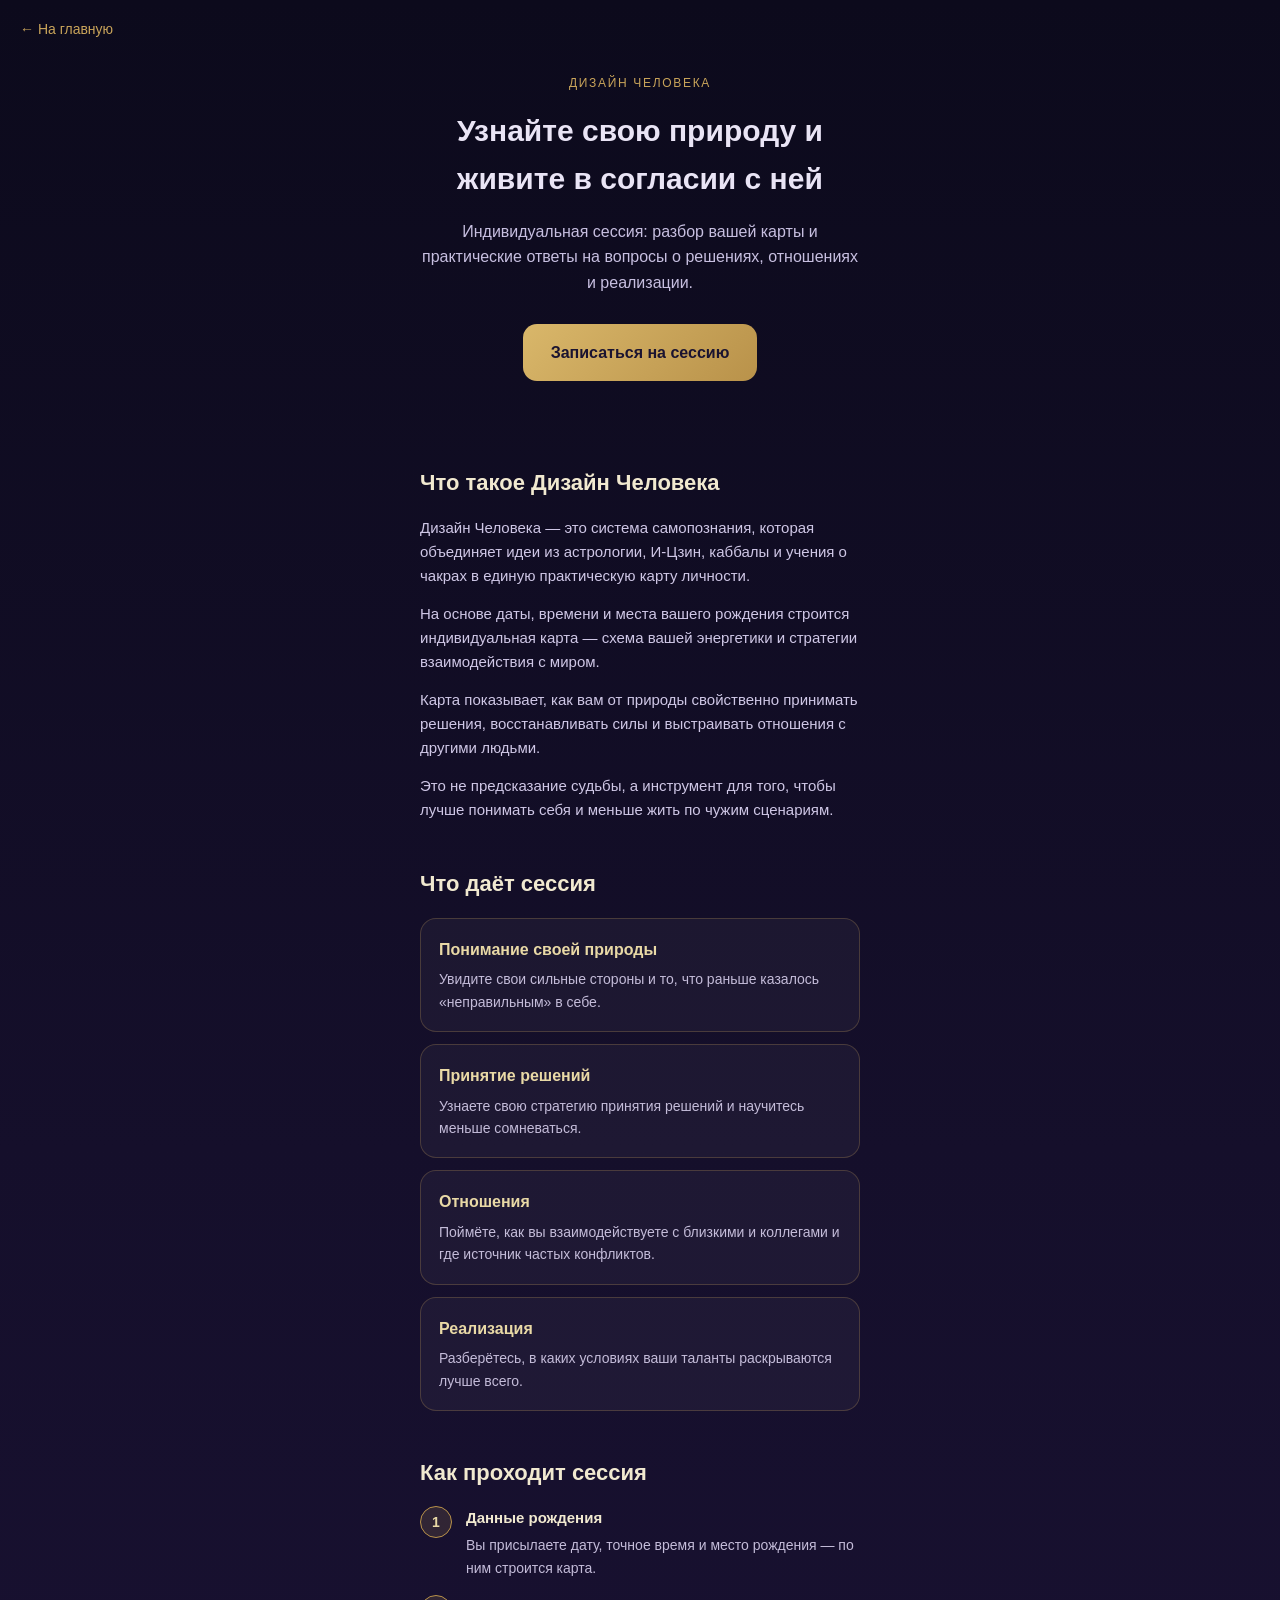
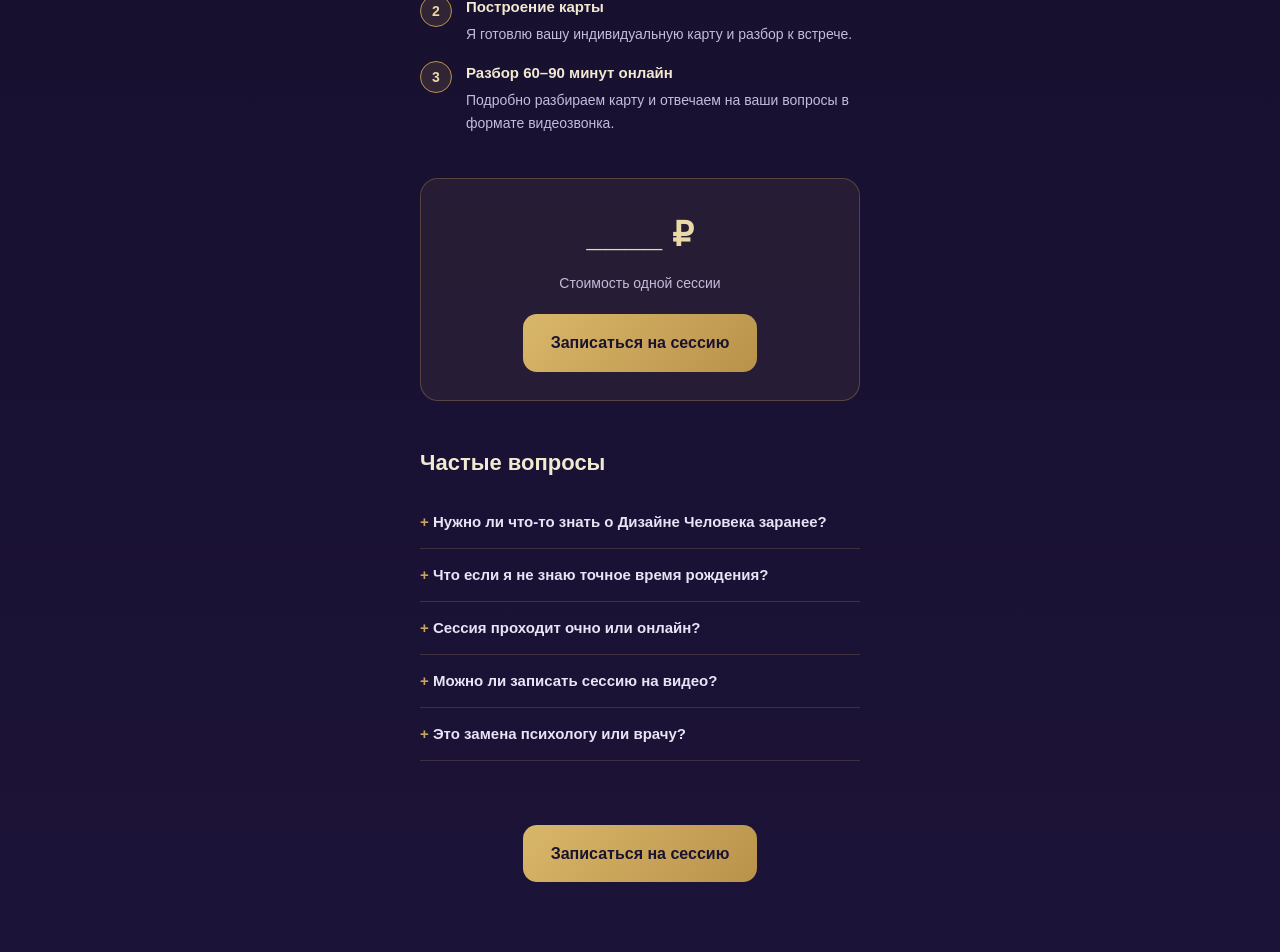
==== human-design.html @ 52501266 "Create human-design.html" ====
<!DOCTYPE html>
<html lang="ru">
<head>
<meta charset="UTF-8" />
<meta name="viewport" content="width=device-width, initial-scale=1.0" />
<title>Дизайн Человека — индивидуальные сессии</title>
<meta name="description" content="Индивидуальные сессии по Дизайну Человека: разбор карты, понимание своей природы, принятие решений, отношения и реализация." />
<script>
  // ===== Константы-ссылки и параметры (заглушки, заменить на реальные) =====
  const LINK_HOME    = './index.html';
  const LINK_BOOKING = 'https://t.me/username';
  const PRICE_TEXT   = '____ ₽';
</script>
<style>
  *{box-sizing:border-box;}
  html,body{margin:0;padding:0;}
  body{
    background:linear-gradient(180deg,#0c0a1c 0%, #150f2b 45%, #1c1338 100%);
    color:#e9e4f5;
    font-family:-apple-system,BlinkMacSystemFont,"Segoe UI",Roboto,Arial,sans-serif;
    line-height:1.6;
  }
  .container{max-width:480px;margin:0 auto;padding:0 20px 60px;}
  .topnav{padding:16px 20px;}
  .topnav a{color:#c9a45a;text-decoration:none;font-size:14px;}
  .hero{text-align:center;padding:16px 0 40px;}
  .eyebrow{color:#c9a45a;letter-spacing:.14em;font-size:12px;text-transform:uppercase;margin-bottom:14px;}
  .hero h1{font-size:30px;margin:0 0 16px;font-weight:700;}
  .hero p{color:#c7bfe0;font-size:16px;margin:0 0 28px;}
  .btn-gold{
    display:inline-block;
    background:linear-gradient(135deg,#d9b76a,#b9924a);
    color:#1a1330;
    font-weight:700;
    padding:16px 28px;
    border-radius:14px;
    text-decoration:none;
    font-size:16px;
  }
  section{margin:44px 0;}
  h2{font-size:22px;margin:0 0 16px;color:#f1e9d0;font-weight:700;}
  .lead p{color:#cfc7e6;font-size:15px;margin:0 0 14px;}
  .grid{display:flex;flex-direction:column;gap:12px;}
  .gcard{
    background:rgba(255,255,255,.04);
    border:1px solid rgba(201,164,90,.25);
    border-radius:16px;
    padding:18px;
  }
  .gcard h3{margin:0 0 6px;font-size:16px;color:#e9d9a6;}
  .gcard p{margin:0;font-size:14px;color:#c4bcd9;}
  .steps{display:flex;flex-direction:column;gap:16px;}
  .step{display:flex;gap:14px;align-items:flex-start;}
  .step-num{
    flex-shrink:0;width:32px;height:32px;border-radius:50%;
    background:rgba(201,164,90,.15);border:1px solid #b9924a;
    color:#e9d9a6;display:flex;align-items:center;justify-content:center;font-weight:700;font-size:14px;
  }
  .step h3{margin:0 0 4px;font-size:15px;color:#f1e9d0;}
  .step p{margin:0;font-size:14px;color:#c4bcd9;}
  .price-box{
    text-align:center;
    background:rgba(201,164,90,.08);
    border:1px solid rgba(201,164,90,.3);
    border-radius:18px;
    padding:28px 20px;
  }
  .price-box .amount{font-size:34px;font-weight:700;color:#e9d9a6;margin-bottom:10px;}
  .price-box p{color:#c4bcd9;font-size:14px;margin:0 0 20px;}
  details{
    border-bottom:1px solid rgba(201,164,90,.2);
    padding:14px 0;
  }
  summary{cursor:pointer;font-size:15px;color:#e9e4f5;font-weight:600;list-style:none;}
  summary::-webkit-details-marker{display:none;}
  summary:before{content:"+ ";color:#c9a45a;}
  details[open] summary:before{content:"— ";}
  details p{color:#c4bcd9;font-size:14px;margin:10px 0 0;}
  .cta-final{text-align:center;padding:20px 0 10px;}
</style>
</head>
<body>
<div class="topnav"><a id="home-link" href="./index.html">← На главную</a></div>

<div class="container">
  <div class="hero">
    <div class="eyebrow">Дизайн Человека</div>
    <h1>Узнайте свою природу и живите в согласии с ней</h1>
    <p>Индивидуальная сессия: разбор вашей карты и практические ответы на вопросы о решениях, отношениях и реализации.</p>
    <a class="btn-gold" id="book-1" href="https://t.me/username">Записаться на сессию</a>
  </div>

  <section class="lead">
    <h2>Что такое Дизайн Человека</h2>
    <p>Дизайн Человека — это система самопознания, которая объединяет идеи из астрологии, И-Цзин, каббалы и учения о чакрах в единую практическую карту личности.</p>
    <p>На основе даты, времени и места вашего рождения строится индивидуальная карта — схема вашей энергетики и стратегии взаимодействия с миром.</p>
    <p>Карта показывает, как вам от природы свойственно принимать решения, восстанавливать силы и выстраивать отношения с другими людьми.</p>
    <p>Это не предсказание судьбы, а инструмент для того, чтобы лучше понимать себя и меньше жить по чужим сценариям.</p>
  </section>

  <section>
    <h2>Что даёт сессия</h2>
    <div class="grid">
      <div class="gcard"><h3>Понимание своей природы</h3><p>Увидите свои сильные стороны и то, что раньше казалось «неправильным» в себе.</p></div>
      <div class="gcard"><h3>Принятие решений</h3><p>Узнаете свою стратегию принятия решений и научитесь меньше сомневаться.</p></div>
      <div class="gcard"><h3>Отношения</h3><p>Поймёте, как вы взаимодействуете с близкими и коллегами и где источник частых конфликтов.</p></div>
      <div class="gcard"><h3>Реализация</h3><p>Разберётесь, в каких условиях ваши таланты раскрываются лучше всего.</p></div>
    </div>
  </section>

  <section>
    <h2>Как проходит сессия</h2>
    <div class="steps">
      <div class="step"><div class="step-num">1</div><div><h3>Данные рождения</h3><p>Вы присылаете дату, точное время и место рождения — по ним строится карта.</p></div></div>
      <div class="step"><div class="step-num">2</div><div><h3>Построение карты</h3><p>Я готовлю вашу индивидуальную карту и разбор к встрече.</p></div></div>
      <div class="step"><div class="step-num">3</div><div><h3>Разбор 60–90 минут онлайн</h3><p>Подробно разбираем карту и отвечаем на ваши вопросы в формате видеозвонка.</p></div></div>
    </div>
  </section>

  <section>
    <div class="price-box">
      <div class="amount" id="price">____ ₽</div>
      <p>Стоимость одной сессии</p>
      <a class="btn-gold" id="book-2" href="https://t.me/username">Записаться на сессию</a>
    </div>
  </section>

  <section>
    <h2>Частые вопросы</h2>
    <details>
      <summary>Нужно ли что-то знать о Дизайне Человека заранее?</summary>
      <p>Нет, никакой подготовки не требуется. Я всё объясню простыми словами прямо на сессии.</p>
    </details>
    <details>
      <summary>Что если я не знаю точное время рождения?</summary>
      <p>Постараемся уточнить его по свидетельству о рождении или другим документам. Точность важна для части карты.</p>
    </details>
    <details>
      <summary>Сессия проходит очно или онлайн?</summary>
      <p>Онлайн, видеозвонком, в удобном для вас мессенджере или сервисе связи.</p>
    </details>
    <details>
      <summary>Можно ли записать сессию на видео?</summary>
      <p>Да, по договорённости запись можно сделать, чтобы вернуться к разбору позже.</p>
    </details>
    <details>
      <summary>Это замена психологу или врачу?</summary>
      <p>Нет. Дизайн Человека — инструмент самопознания, а не медицинская или психологическая консультация.</p>
    </details>
  </section>

  <div class="cta-final">
    <a class="btn-gold" id="book-3" href="https://t.me/username">Записаться на сессию</a>
  </div>
</div>

<script>
  document.getElementById('home-link').href = LINK_HOME;
  document.getElementById('book-1').href = LINK_BOOKING;
  document.getElementById('book-2').href = LINK_BOOKING;
  document.getElementById('book-3').href = LINK_BOOKING;
  document.getElementById('price').textContent = PRICE_TEXT;
</script>
</body>
</html>
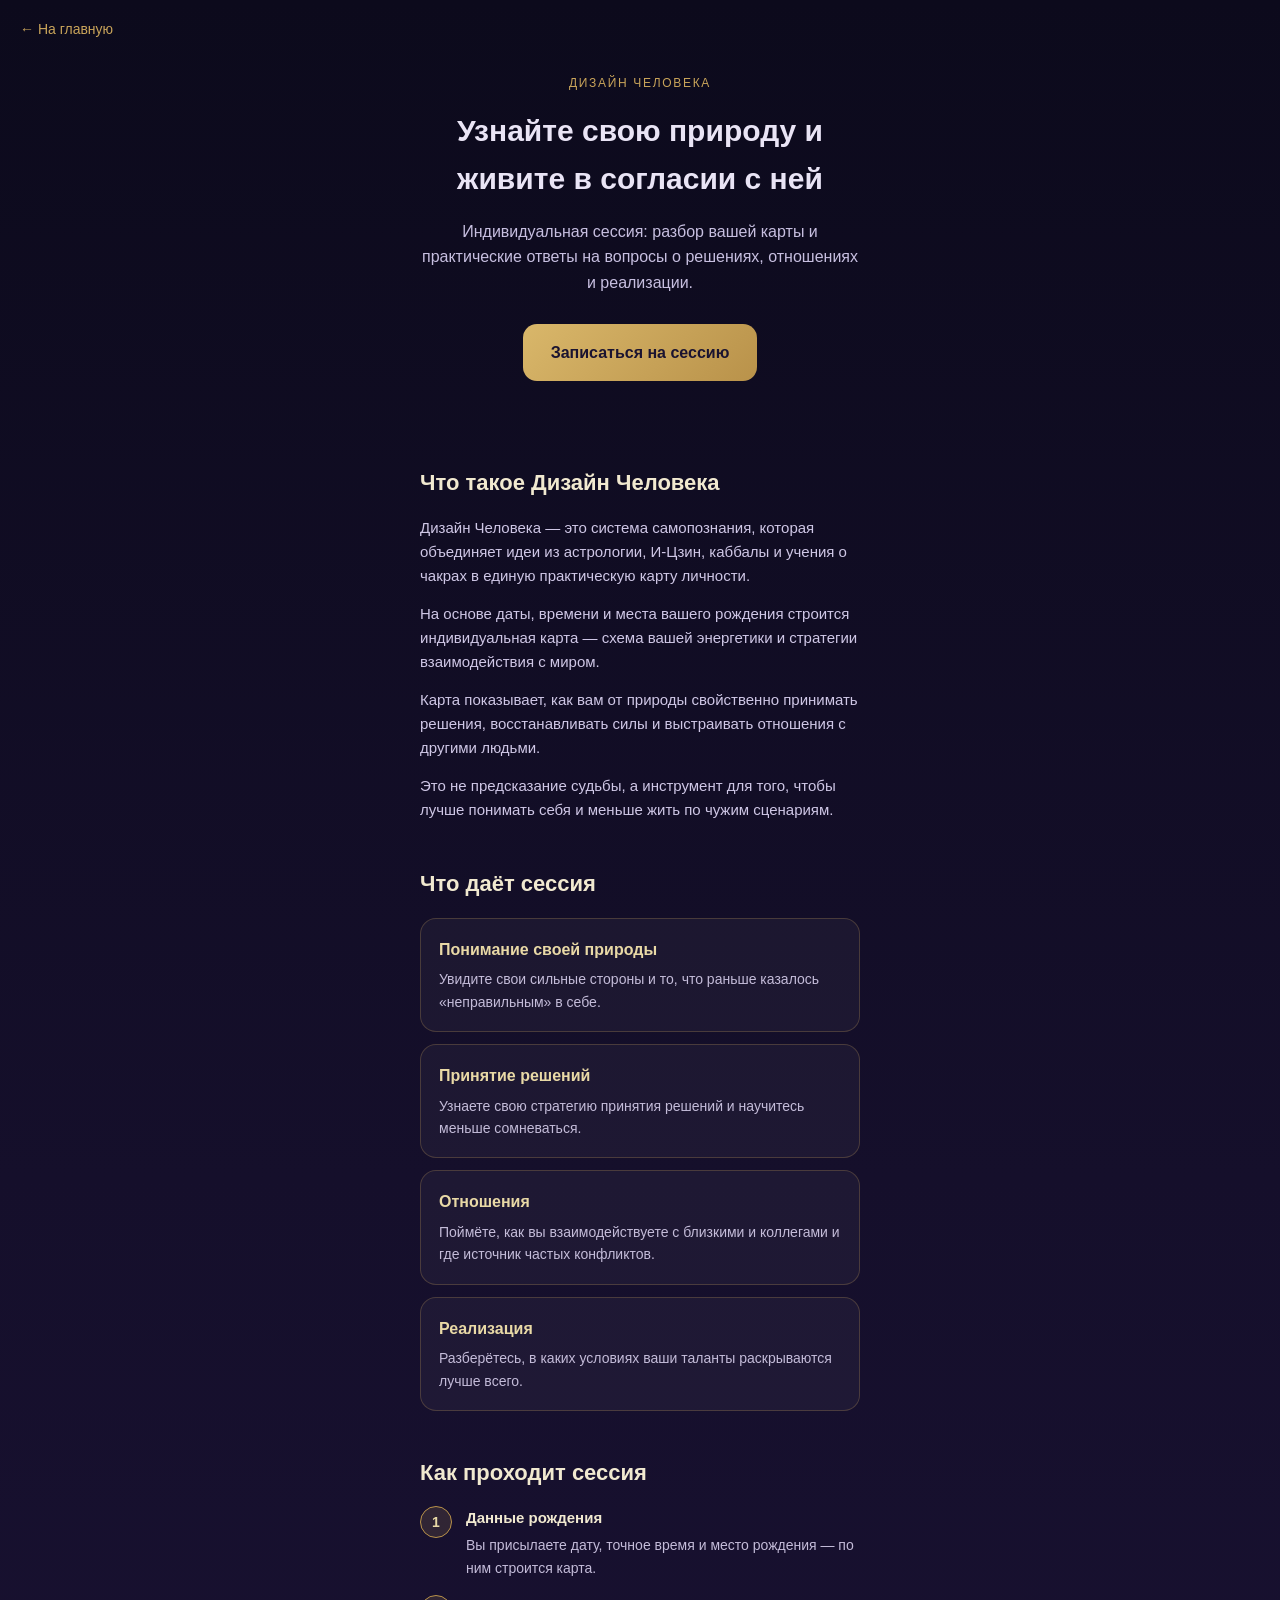
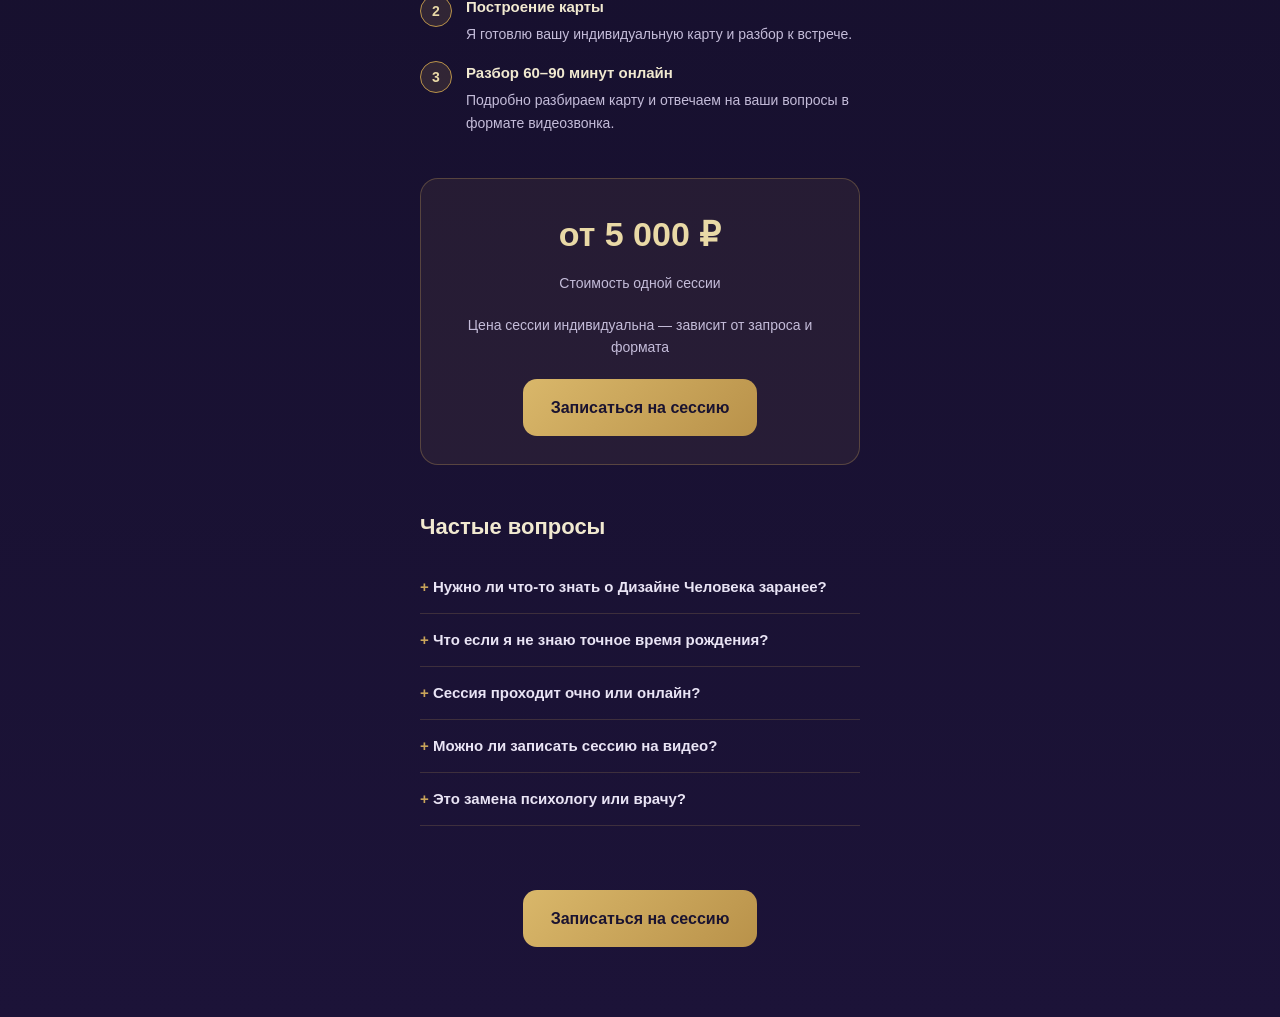
==== commit a924f938: "Human-design: session price" ====
--- a/human-design.html
+++ b/human-design.html
@@ -8,8 +8,8 @@
 <script>
   // ===== Константы-ссылки и параметры (заглушки, заменить на реальные) =====
   const LINK_HOME    = './index.html';
-  const LINK_BOOKING = 'https://t.me/username';
-  const PRICE_TEXT   = '____ ₽';
+  const LINK_BOOKING = 'https://t.me/Viedmagiya';
+  const PRICE_TEXT   = 'от 5 000 ₽';
 </script>
 <style>
   *{box-sizing:border-box;}
@@ -87,7 +87,7 @@
     <div class="eyebrow">Дизайн Человека</div>
     <h1>Узнайте свою природу и живите в согласии с ней</h1>
     <p>Индивидуальная сессия: разбор вашей карты и практические ответы на вопросы о решениях, отношениях и реализации.</p>
-    <a class="btn-gold" id="book-1" href="https://t.me/username">Записаться на сессию</a>
+    <a class="btn-gold" id="book-1" href="https://t.me/Viedmagiya">Записаться на сессию</a>
   </div>
 
   <section class="lead">
@@ -119,9 +119,9 @@
 
   <section>
     <div class="price-box">
-      <div class="amount" id="price">____ ₽</div>
-      <p>Стоимость одной сессии</p>
-      <a class="btn-gold" id="book-2" href="https://t.me/username">Записаться на сессию</a>
+      <div class="amount" id="price">от 5 000 ₽</div>
+      <p>Стоимость одной сессии</p><p>Цена сессии индивидуальна — зависит от запроса и формата</p>
+      <a class="btn-gold" id="book-2" href="https://t.me/Viedmagiya">Записаться на сессию</a>
     </div>
   </section>
 
@@ -150,7 +150,7 @@
   </section>
 
   <div class="cta-final">
-    <a class="btn-gold" id="book-3" href="https://t.me/username">Записаться на сессию</a>
+    <a class="btn-gold" id="book-3" href="https://t.me/Viedmagiya">Записаться на сессию</a>
   </div>
 </div>
 
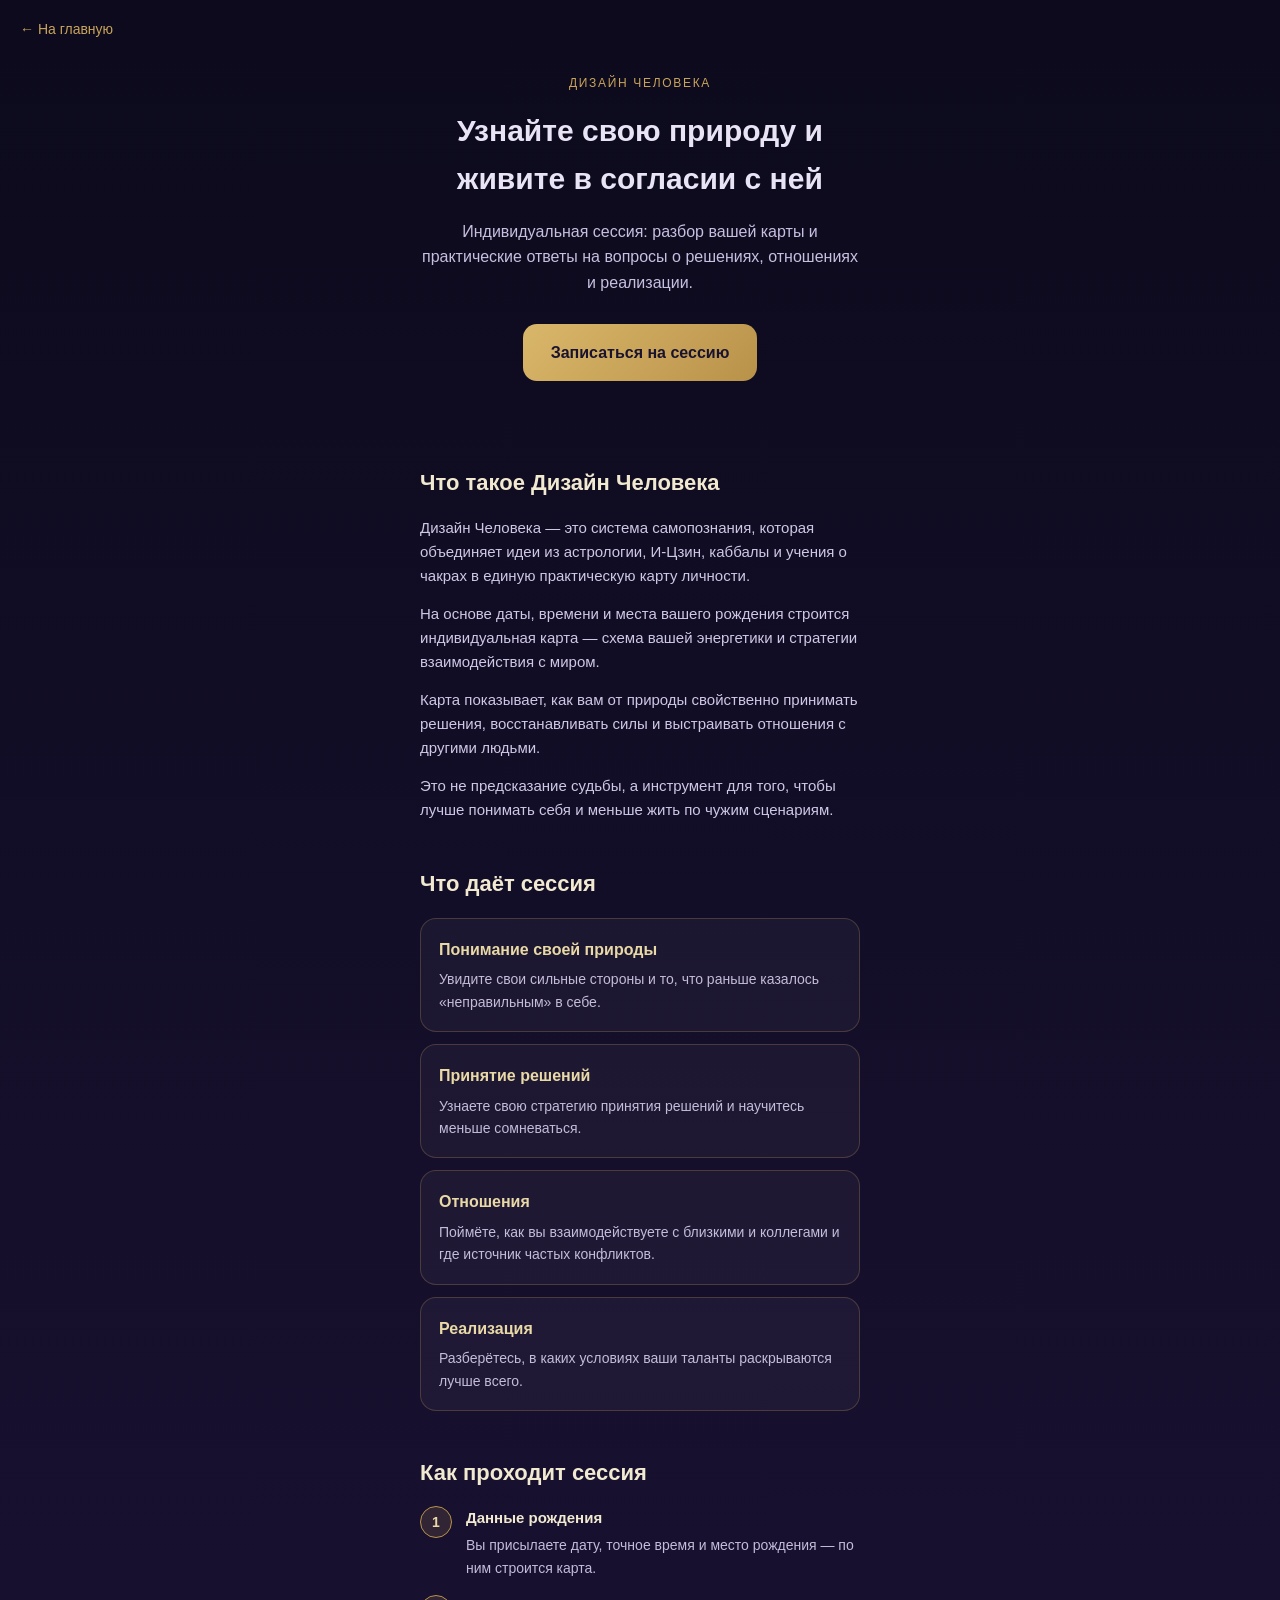
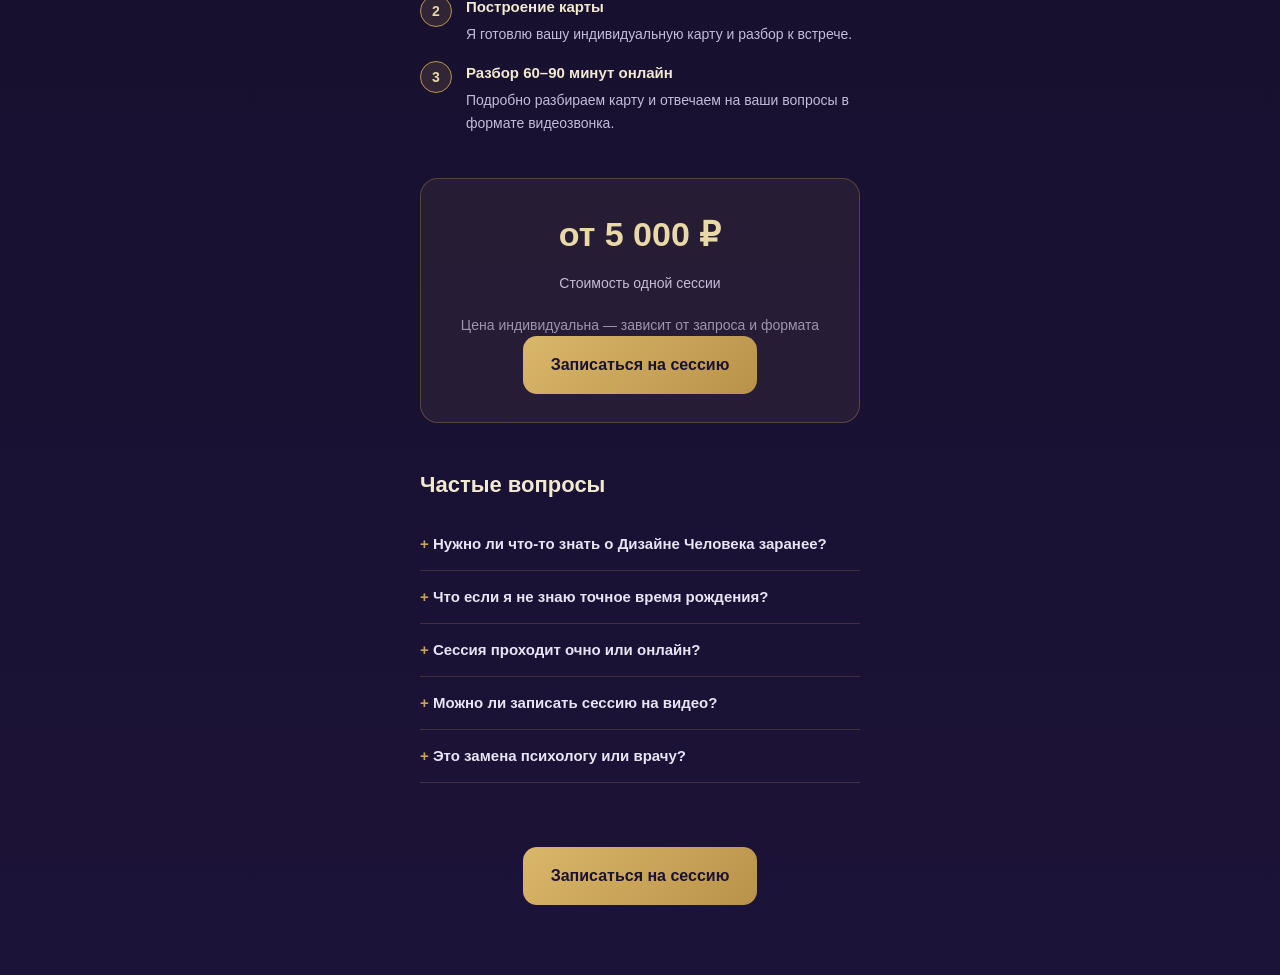
==== commit 85b57a77: "Catalog cleanup, 8 banks, requisites" ====
--- a/human-design.html
+++ b/human-design.html
@@ -120,7 +120,8 @@
   <section>
     <div class="price-box">
       <div class="amount" id="price">от 5 000 ₽</div>
-      <p>Стоимость одной сессии</p><p>Цена сессии индивидуальна — зависит от запроса и формата</p>
+      <p>Стоимость одной сессии</p>
+      <p style="font-size:14px;opacity:.75;margin:4px 0 0;">Цена индивидуальна — зависит от запроса и формата</p>
       <a class="btn-gold" id="book-2" href="https://t.me/Viedmagiya">Записаться на сессию</a>
     </div>
   </section>
